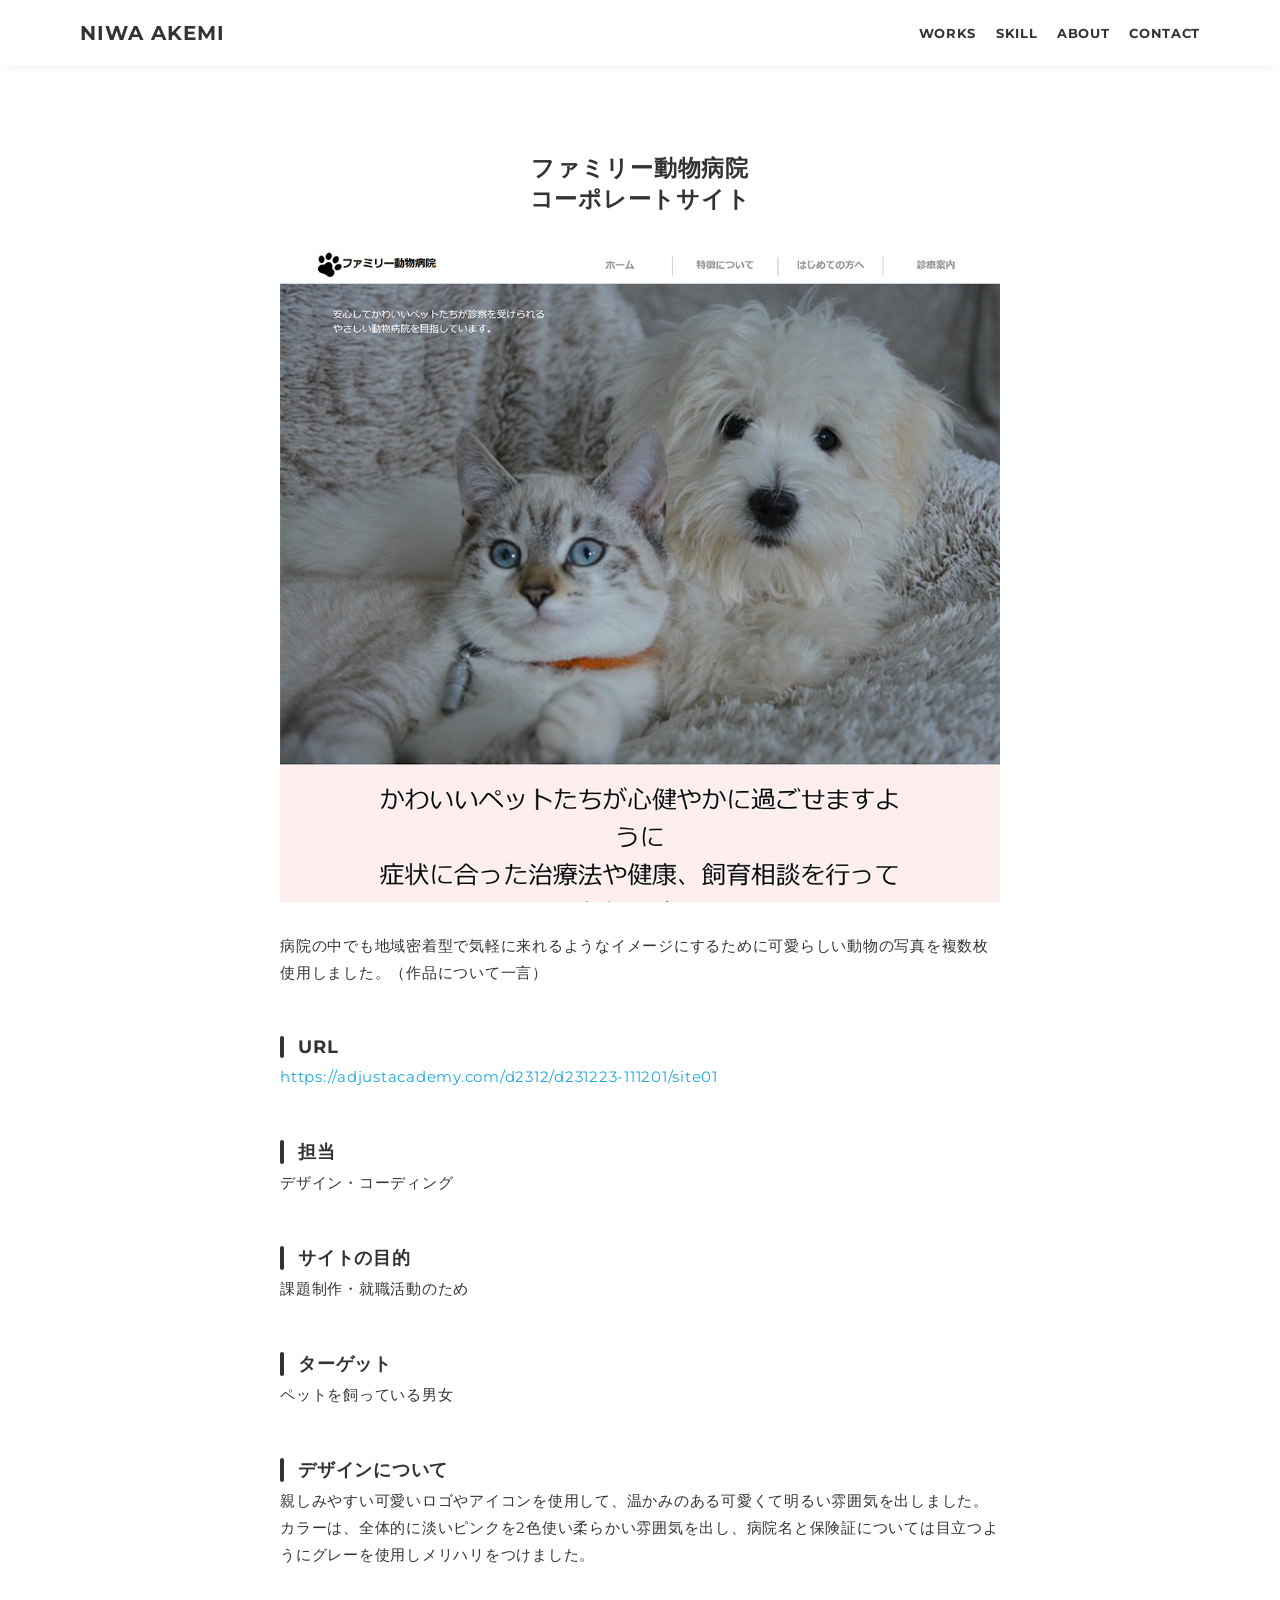
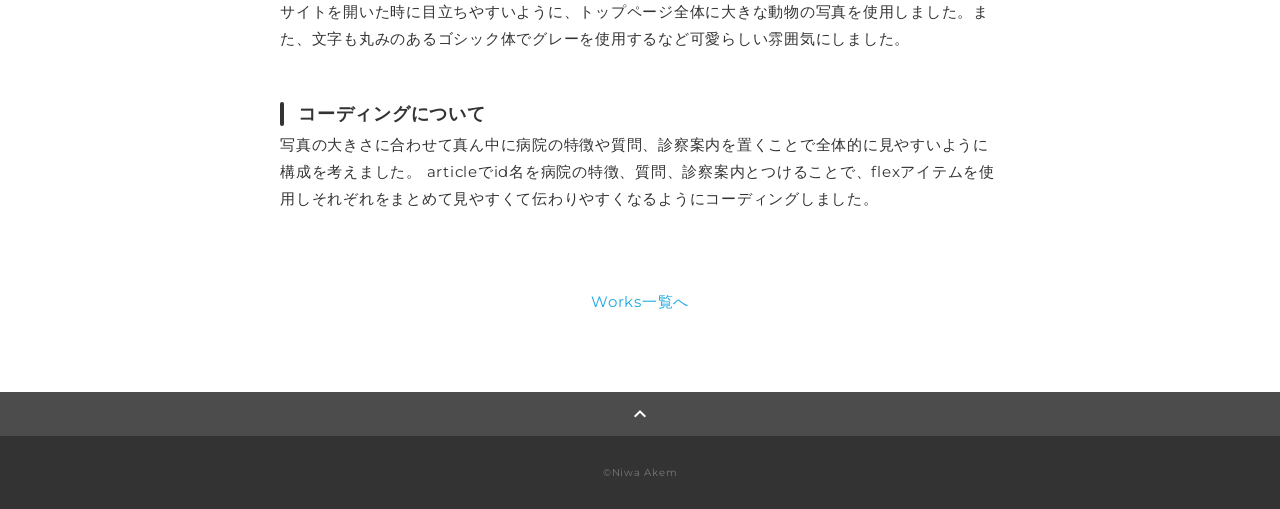
==== works-site01.html @ 2eebf012 "変更後" ====
<!DOCTYPE html>
<html lang="ja">
<head>
  <meta charset="utf-8">
  <meta name="viewport" content="width=device-width,initial-scale=1">
  <meta property="og:type" content="website">
  <meta property="og:title" content="WebデザイナーNiwa Akemiのポートフォリオ">
  <meta property="og:url" content="https://adjustacademy.com/d2312/d231223-111201/site01">
  <meta property="og:description" content="Niwa Akemiのポートフォリオサイトです。">
  <meta property="og:image" content="img/ogp.png">
  <meta name="description" content="Niwa Akemiのポートフォリオサイトです">
  <title>Akemi Niwa ポートフォリオ</title>
  <link rel="preconnect" href="https://fonts.gstatic.com">
  <link rel="stylesheet" href="https://fonts.googleapis.com/css2?family=Montserrat:wght@400;700&display=swap">
  <link rel="stylesheet" href="https://fonts.googleapis.com/css?family=Material+Icons+Outlined">
  <link rel="stylesheet" href="css/ress.css" media="all">
  <link rel="stylesheet" href="css/style.css" media="all">
  <link rel="icon" href="img/favicon.ico">
  <link rel="canonical" href="https://adjustacademy.com/d2312/d231223-111201/site01">
</head>

<body>
  <div class="wrapper">
    <!-- header -->
    <header class="header ">
        <h1 class="header-logo">
          <a href=".">Niwa Akemi</a>
        </h1>
        <nav class="gnav">
          <ul class="gnav-list">
            <li class="gnav-item"><a href="#works">works</a></li>
            <li class="gnav-item"><a href="#skill">skill</a></li>
            <li class="gnav-item"><a href="#about">about</a></li>
            <li class="gnav-item"><a href="#contact">contact</a></li>
          </ul>
        </nav>
    </header>
    <!-- /header -->

    <main class="content">
      <div class="article">
        <section class="article-container">
          <h2 class="article-title">ファミリー動物病院<br>コーポレートサイト</h2>
          <div class="article-body">
            <p>
              <img src="img/fullsize.jpg" width="1000" height="913" alt="作品スクリーンショット">
            </p>
            <p>
              病院の中でも地域密着型で気軽に来れるようなイメージにするために可愛らしい動物の写真を複数枚使用しました。（作品について一言）
            </p>
            <h3>URL</h3>
            <p><a href="https://adjustacademy.com/d2312/d231223-111201/site01" target="_blank" rel="noopener">https://adjustacademy.com/d2312/d231223-111201/site01</a></p>
            <h3>担当</h3>
            <p>デザイン・コーディング</p>
            <h3>サイトの目的</h3>
            <p>課題制作・就職活動のため</p>
            <h3>ターゲット</h3>
            <p>ペットを飼っている男女</p>
            <h3>デザインについて</h3>
            <p>
              親しみやすい可愛いロゴやアイコンを使用して、温かみのある可愛くて明るい雰囲気を出しました。<br>カラーは、全体的に淡いピンクを2色使い柔らかい雰囲気を出し、病院名と保険証については目立つようにグレーを使用しメリハリをつけました。
            </p>
            <p>
              サイトを開いた時に目立ちやすいように、トップページ全体に大きな動物の写真を使用しました。また、文字も丸みのあるゴシック体でグレーを使用するなど可愛らしい雰囲気にしました。
            </p>
            <h3>コーディングについて</h3>
            <p>
              写真の大きさに合わせて真ん中に病院の特徴や質問、診察案内を置くことで全体的に見やすいように構成を考えました。
              articleでid名を病院の特徴、質問、診察案内とつけることで、flexアイテムを使用しそれぞれをまとめて見やすくて伝わりやすくなるようにコーディングしました。
            </p>
          </div>
          <div class="home-link">
            <a href="./#works">Works一覧へ</a>
          </div>
        </section>
      </div>

      <div class="page-top" id="js-page-top">
        <span class="material-icons-outlined">expand_less</span>
      </div>
    </main>

    <!-- footer -->
    <footer class="footer">
      <div class="copyright">&copy;Niwa Akem</div>
    </footer>
    <!-- /footer -->

  </div>
  <script src="js/jquery-3.6.0.min.js"></script>
  <script src="js/script.js"></script>
</body>
</html>
---- css/ress.css ----
/*!
 * ress.css • v3.0.1
 * MIT License
 * github.com/filipelinhares/ress
 */

/* # =================================================================
   # Global selectors
   # ================================================================= */

html {
  box-sizing: border-box;
  word-break: normal;
  -moz-tab-size: 4;
  tab-size: 4;

  -webkit-text-size-adjust: 100%;
  /* Prevent adjustments of font size after orientation changes in iOS */
}

*,
::before,
::after {
  box-sizing: inherit;
  background-repeat: no-repeat;
  /* Set `background-repeat: no-repeat` to all elements and pseudo elements */
}

::before,
::after {
  vertical-align: inherit;
  text-decoration: inherit;
  /* Inherit text-decoration and vertical align to ::before and ::after pseudo elements */
}

* {
  margin: 0;
  padding: 0;
  /* Reset `padding` and `margin` of all elements */
}

/* # =================================================================
   # General elements
   # ================================================================= */

hr {
  overflow: visible;
  /* Show the overflow in Edge and IE */
  height: 0;
  /* Add the correct box sizing in Firefox */
}

details,
main {
  display: block;
  /* Render the `main` element consistently in IE. */
}

summary {
  display: list-item;
  /* Add the correct display in all browsers */
}

small {
  font-size: 80%;
  /* Set font-size to 80% in `small` elements */
}

[hidden] {
  display: none;
  /* Add the correct display in IE */
}

abbr[title] {
  /* Add the correct text decoration in Chrome, Edge, IE, Opera, and Safari */
  text-decoration: underline;
  text-decoration: underline dotted;
  border-bottom: none;
  /* Remove the bottom border in Chrome 57 */
}

a {
  background-color: transparent;
  /* Remove the gray background on active links in IE 10 */
}

a:active,
a:hover {
  outline-width: 0;
  /* Remove the outline when hovering in all browsers */
}

code,
kbd,
pre,
samp {
  font-family: monospace, monospace;
  /* Specify the font family of code elements */
}

pre {
  font-size: 1em;
  /* Correct the odd `em` font sizing in all browsers */
}

b,
strong {
  font-weight: bolder;
  /* Add the correct font weight in Chrome, Edge, and Safari */
}

/* https://gist.github.com/unruthless/413930 */
sub,
sup {
  position: relative;
  font-size: 75%;
  line-height: 0;
  vertical-align: baseline;
}

sub {
  bottom: -.25em;
}

sup {
  top: -.5em;
}

/* # =================================================================
   # Forms
   # ================================================================= */

input {
  border-radius: 0;
}

/* Replace pointer cursor in disabled elements */
[disabled] {
  cursor: default;
}

[type="number"]::-webkit-container-spin-button,
[type="number"]::-webkit-outer-spin-button {
  height: auto;
  /* Correct the cursor style of increment and decrement buttons in Chrome */
}

[type="search"] {
  outline-offset: -2px;
  /* Correct the outline style in Safari */
  appearance: textfield;
  /* Correct the odd appearance in Chrome and Safari */
}

[type="search"]::-webkit-search-decoration {
  -webkit-appearance: none;
  /* Remove the container padding in Chrome and Safari on macOS */
}

textarea {
  overflow: auto;
  /* Internet Explorer 11+ */
  resize: vertical;
  /* Specify textarea resizability */
}

button,
input,
optgroup,
select,
textarea {
  font: inherit;
  /* Specify font inheritance of form elements */
}

optgroup {
  font-weight: bold;
  /* Restore the font weight unset by the previous rule */
}

button {
  overflow: visible;
  /* Address `overflow` set to `hidden` in IE 8/9/10/11 */
}

button,
select {
  text-transform: none;
  /* Firefox 40+, Internet Explorer 11- */
}

/* Apply cursor pointer to button elements */
button,
[type="button"],
[type="reset"],
[type="submit"],
[role="button"] {
  cursor: pointer;
  color: inherit;
}

/* Remove container padding and border in Firefox 4+ */
button::-moz-focus-container,
[type="button"]::-moz-focus-container,
[type="reset"]::-moz-focus-container,
[type="submit"]::-moz-focus-container {
  padding: 0;
  border-style: none;
}

/* Replace focus style removed in the border reset above */
button:-moz-focusring,
[type="button"]::-moz-focus-container,
[type="reset"]::-moz-focus-container,
[type="submit"]::-moz-focus-container {
  outline: 1px dotted ButtonText;
}

button,
html [type="button"],
/* Prevent a WebKit bug where (2) destroys native `audio` and `video`controls in Android 4 */
[type="reset"],
[type="submit"] {
 appearance: button;
  /* Correct the inability to style clickable types in iOS */
}

/* Remove the default button styling in all browsers */
button,
input,
select,
textarea {
  border-style: none;
  background-color: transparent;
}

/* Style select like a standard input */
select {
  appearance: none;
}

select::-ms-expand {
  display: none;
  /* Internet Explorer 11+ */
}

select::-ms-value {
  color: currentColor;
  /* Internet Explorer 11+ */
}

legend {
  display: table;
  /* Correct the text wrapping in Edge and IE */
  max-width: 100%;
  /* Correct the text wrapping in Edge and IE */
  max-width: 100%;
  /* Correct the text wrapping in Edge 18- and IE */
  white-space: normal;
  /* Correct the text wrapping in Edge and IE */
  color: inherit;
  /* Correct the color inheritance from `fieldset` elements in IE */
  border: 0;
  /* Correct `color` not being inherited in IE 8/9/10/11 */
}

::-webkit-file-upload-button {
  font: inherit;
  /* Change font properties to `inherit` in Chrome and Safari */
  color: inherit;
  /* Correct the inability to style clickable types in iOS and Safari */

  -webkit-appearance: button;
}

/* # =================================================================
   # Specify media element style
   # ================================================================= */

img {
  border-style: none;
  /* Remove border when inside `a` element in IE 8/9/10 */
}

/* Add the correct vertical alignment in Chrome, Firefox, and Opera */
progress {
  vertical-align: baseline;
}

/* # =================================================================
   # Accessibility
   # ================================================================= */

/* Hide content from screens but not screenreaders */
@media screen {
  [hidden~="screen"] {
    display: inherit;
  }

  [hidden~="screen"]:not(:active):not(:focus):not(:target) {
    position: absolute !important;
    clip: rect(0 0 0 0) !important;
  }
}

/* Specify the progress cursor of updating elements */
[aria-busy="true"] {
  cursor: progress;
}

/* Specify the pointer cursor of trigger elements */
[aria-controls] {
  cursor: pointer;
}

/* Specify the unstyled cursor of disabled, not-editable, or otherwise inoperable elements */
[aria-disabled] {
  cursor: default;
}
---- css/style.css ----
@charset "utf-8";

body {
  font-family: "Montserrat", "Helvetica Neue", Arial, "Hiragino Kaku Gothic ProN", "Hiragino Sans", Meiryo, sans-serif;
  font-size: 15px;
  letter-spacing: .05em;
  color: #333;
}

a {
  transition: opacity .3s;
  text-decoration: none;
  color: #1ca9e3;
}

img {
  max-width: 100%;
  height: auto;
  vertical-align: bottom;
  border-style: none;
}

.pc-only {
  display: block;
}

.sp-only {
  display: none;
}

/*--------------------------------
 レイアウト
---------------------------------*/
.wrapper {
  padding-top: 73px;
}

.section {
  padding: 90px 0;
}

.section:nth-of-type(odd) {
  background-color: #f7f7f7;
}

.container {
  max-width: 1340px;
  margin: 0 auto;
  padding: 0 40px;
}

/*--------------------------------
 見出し
---------------------------------*/
.title {
  font-size: 34px;
  font-weight: bold;
  line-height: 1;
  margin-bottom: 40px;
  text-align: center;
  letter-spacing: .05em;
  color: #333;
}

.lead {
  font-size: 16px;
  line-height: 1.8;
  margin-bottom: 30px;
}

/*--------------------------------
ヘッダー
---------------------------------*/
.header {
  position: fixed;
  top: 0;
  z-index: 1;
  width: 100%;
  background-color: #fff;
  box-shadow: 0 5px 10px -6px rgba(0, 0, 0, .1);
  display: flex;
  align-items: center;
  justify-content: space-between;
  padding: 20px 80px;
}

.header h1 {
  text-transform: uppercase;
}

.header-logo {
  font-size: 20px;
  font-weight: bold;
  line-height: 1.2;
  margin-right: 20px;
  letter-spacing: .05em;
}

.header-logo a {
  color: #333;
}

.gnav-list {
  display: flex;
  justify-content: space-between;
  list-style: none;
}

.gnav-item:not(:last-child) {
  margin-right: 20px;
}

.gnav-item a {
  position: relative;
  font-size: 13px;
  font-weight: bold;
  display: inline-block;
  padding: 5px 0;
  transition: .3s;
  letter-spacing: .05em;
  color: #333;
  text-transform: uppercase;
}

.gnav-item a:after {
  position: absolute;
  bottom: 0;
  left: 50%;
  width: 0;
  height: 3px;
  content: "";
  transition: .3s;
  -webkit-transform: translateX(-50%);
  transform: translateX(-50%);
  background-color: #333;
}

.gnav-item a:hover:after {
  width: 100%;
}

/*--------------------------------
 メインビジュアル
---------------------------------*/
.mv {
  display: flex;
  align-items: center;
  justify-content: center;
  height: 85vh;
  text-align: center;
}

.mv-container {
  padding: 0 40px;
}

.mv-title {
  font-size: 60px;
  font-weight: bold;
  line-height: 1.2;
  margin-bottom: 5px;
  letter-spacing: .1em;
  text-transform: uppercase;
}

.mv-subtitle {
  font-size: 20px;
  font-weight: bold;
  line-height: 1;
  margin-bottom: 40px;
  letter-spacing: .08em;
  text-transform: uppercase;
}

.mv-text {
  font-size: 16px;
  line-height: 1.8;
}

/*--------------------------------
 Works
---------------------------------*/
h2.title {
  text-transform: uppercase;
}

.works-list {
  display: flex;
  flex-wrap: wrap;
  justify-content: space-between;
  margin-bottom: -40px;
}

.works-list::after {
  content: "";
  display: block;
  width: 32%;
}


.works-item {
  width: 32%;
  margin-bottom: 40px;
  color: #333;
}

.works-item:hover {
  opacity: .9;
}

.works-item:nth-of-type(3n) {
  margin-right: 0;
}

.works-img {
  width: fit-content;
}

.works-img img {
  border: 1px solid #e6e6e6;
}

.works-name {
  font-size: 12px;
  font-weight: bold;
  margin-top: 8px;
}

.works-info {
  font-size: 10px;
  margin-top: 5px;
}

/*--------------------------------
 Skill
---------------------------------*/
.skill-list {
  display: flex;
  flex-wrap: wrap;
  justify-content: space-between;
  margin-bottom: -50px;
}

.skill-item {
  display: flex;
  align-items: flex-start;
  justify-content: space-between;
  width: 48%;
  margin-bottom: 50px;
}

.skill-img {
  width: 60px;
  height: auto;
  margin-right: 20px;
}

.skill-body {
  flex: 1;
}

.skill-name {
  margin-bottom: 10px;
}

.skill-text {
  font-size: 14px;
  line-height: 1.8;
}

/*--------------------------------
 About
---------------------------------*/
.profile {
  display: flex;
  flex-wrap: wrap;
  max-width: 800px;
  margin: 0 auto;
}

.profile-img {
  width: 20%;
  margin-right: 30px;
  border-radius: 50%;
}

.profile-img img {
  border-radius: 50%;
}

.profile-body {
  flex: 1;
}

.profile-body p {
  font-size: 15px;
  line-height: 1.8;
}

.profile-body p:not(:last-child) {
  margin-bottom: 30px;
}

/*--------------------------------
 Contact
---------------------------------*/
.contact {
  text-align: center;
}

.contact-item:not(:last-child) {
  margin-right: 10px;
}

.contact-text {
  margin-top: 10px;
}

/*--------------------------------
 ページトップ
---------------------------------*/
.page-top {
  font-weight: bold;
  padding: 10px;
  cursor: pointer;
  text-align: center;
  background-color: #4c4c4c;
}

.page-top .material-icons-outlined {
  vertical-align: bottom;
  color: #fff;
}

/*--------------------------------
 フッター
---------------------------------*/
.footer {
  padding: 30px;
  background-color: #333;
}

.copyright {
  font-size: 10px;
  text-align: center;
  color: #797979;
}

/*--------------------------------
 下層：Worksページ
---------------------------------*/
.article {
  padding: 80px 0;
}

.article-container {
  max-width: 1040px;
  margin: 0 auto;
  padding: 0 20px;
}

.article-title {
  margin-bottom: 30px;
  text-align: center;
}

.article-body {
  max-width: 720px;
  margin: 0 auto;
  margin-bottom: 80px;
}

.article-body h3 {
  position: relative;
  font-size: 18px;
  margin-bottom: 5px;
  padding-left: 1em;
}

.article-body h3:not(:first-child) {
  margin-top: 50px;
}

.article-body h3::before {
  position: absolute;
  top: 0;
  left: 0;
  width: 4px;
  height: 100%;
  content: "";
  border-radius: 3px;
  background-color: #333;
}

.article-body p {
  font-size: 15px;
  line-height: 1.8;
  margin-bottom: 30px;
}

.home-link {
  text-align: center;
}

/*media Queries 767
----------------------------------------------------*/
@media screen and (max-width: 767px) {
  body {
    font-size: 14px;
  }

  .pc-only {
    display: none;
  }

  .sp-only {
    display: block;
  }

  /* 見出し */
  .title {
    font-size: 26px;
    margin-bottom: 20px;
  }

  .lead {
    font-size: 14px;
    line-height: 1.7;
    margin-bottom: 20px;
  }

  /* レイアウト */
  .wrapper {
    padding-top: 57px;
  }

  .section {
    padding: 60px 0;
  }

  .container {
    padding: 0 20px;
  }

  /* ヘッダー */
  .header {
    padding: 15px;
  }

  .header-logo {
    font-size: 15px;
    margin-right: 15px;
  }

  .gnav-item:not(:last-child) {
    margin-right: 10px;
  }

  .gnav-item a {
    font-size: 10px;
  }

  .gnav-item a:after {
    display: none;
  }

  /*  メインビジュアル */
  .mv {
    height: 75vh;
  }

  .mv-container {
    padding: 0 20px;
  }

  .mv-title {
    font-size: 30px;
  }

  .mv-subtitle {
    font-size: 16px;
    margin-bottom: 20px;
  }

  .mv-text {
    font-size: 14px;
    line-height: 1.7;
  }

  /* Works */
  .works-name {
    font-size: 12px;
  }

  .works-info {
    margin-top: 3px;
  }

  .works-list {
    justify-content: space-between;
  }

  .works-item {
    flex: 0 0 48%;
    margin-right: 0;
    margin-bottom: 30px;
  }

  /* Skill */
  .skill-list {
    display: block;
    margin-bottom: 0;
  }

  .skill-item {
    width: 100%;
    margin-bottom: 35px;
  }

  .skill-item:last-child {
    margin-bottom: 0;
  }

  .skill-name {
    margin-bottom: 5px;
  }

  .skill-text {
    font-size: 13px;
    line-height: 1.7;
  }

  /* About */
  .profile {
    display: block;
  }

  .profile-img {
    width: 150px;
    margin: 0 auto;
    margin-bottom: 25px;
  }

  .profile-body p {
    font-size: 14px;
    line-height: 1.7;
  }

  .profile-body p:not(:last-child) {
    margin-bottom: 20px;
  }

  /* フッター */
  .footer {
    padding: 20px;
  }

  /* 下層ページ */
  .article {
    padding: 50px 0;
  }

  .article-body h3 {
    font-size: 16px;
    padding-left: .8em;
  }

  .article-body h3:not(:first-child) {
    margin-top: 30px;
  }

  .article-body p {
    font-size: 14px;
    line-height: 1.7;
    margin-bottom: 20px;
  }
}

@media screen and (max-width: 480px) {
  .works-list {
    display: block;
  }

  .works-item {
    display: block;
    width: 90%;
    flex: 0;
    margin: 0 auto 30px;
  }

  .works-item:nth-of-type(3n) {
    margin: 0 auto 30px;
  }

  .works-img {
    width: 100%;
  }

  .works-img img {
    width: 100%;
  }
}
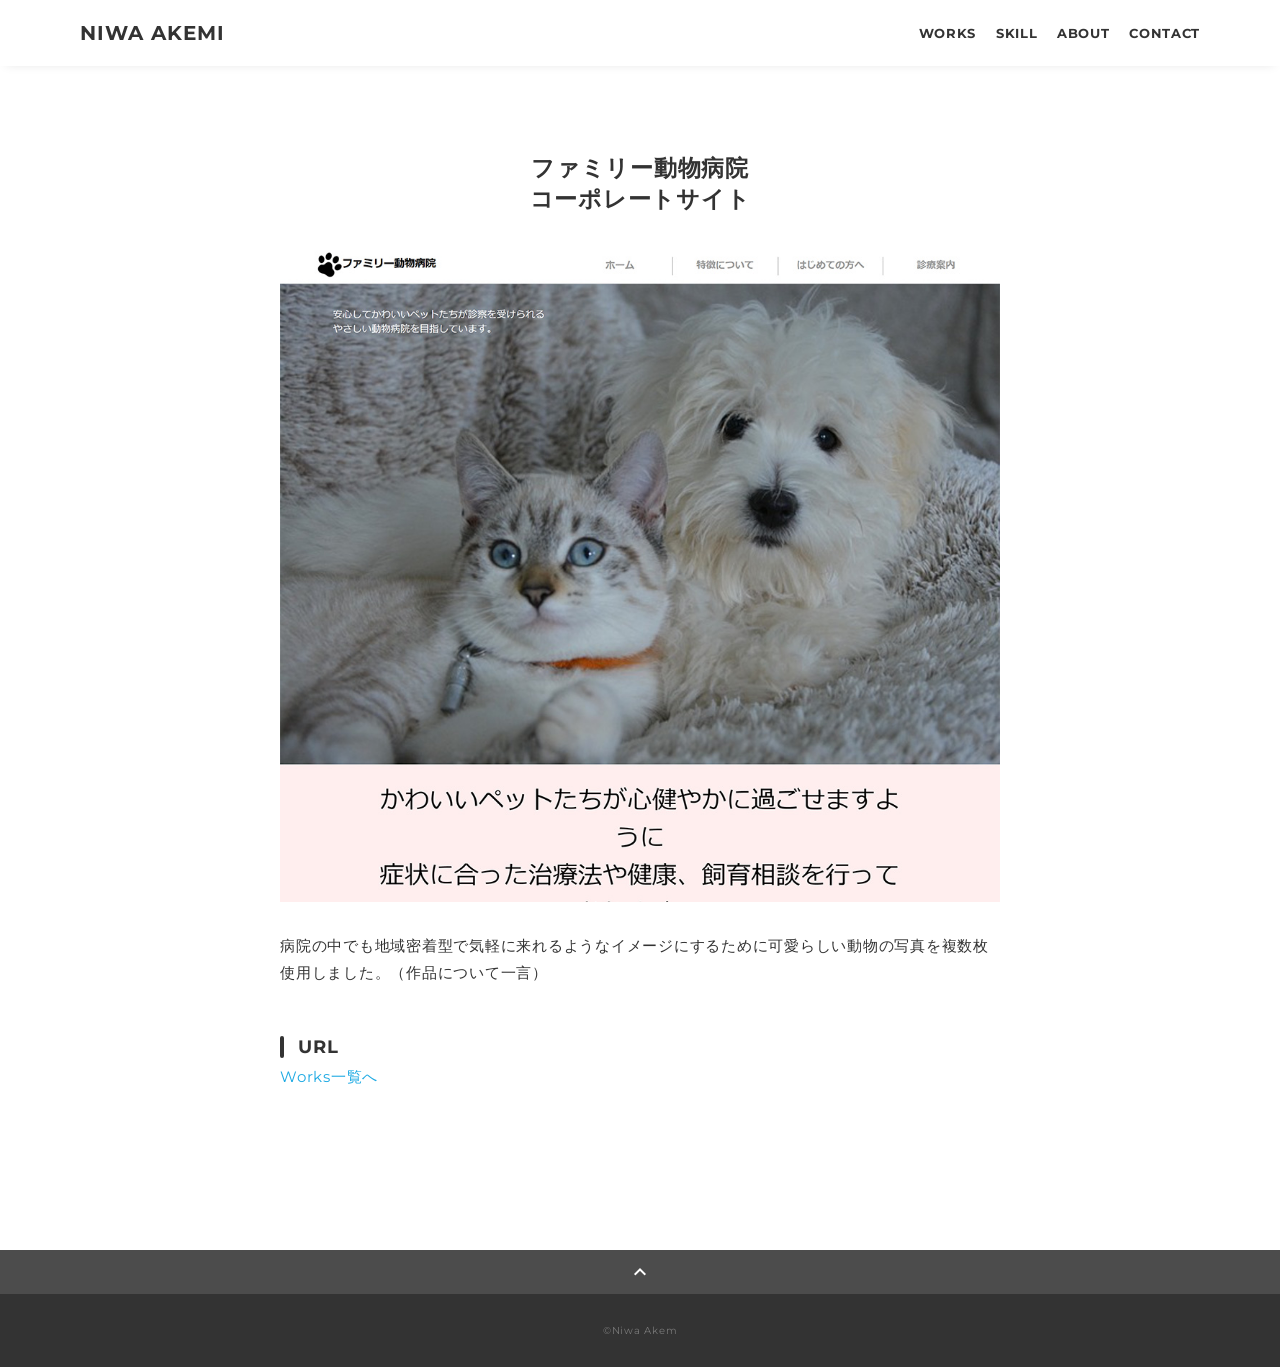
==== commit abc1dccb: "リンク" ====
--- a/works-site01.html
+++ b/works-site01.html
@@ -5,7 +5,7 @@
   <meta name="viewport" content="width=device-width,initial-scale=1">
   <meta property="og:type" content="website">
   <meta property="og:title" content="WebデザイナーNiwa Akemiのポートフォリオ">
-  <meta property="og:url" content="https://adjustacademy.com/d2312/d231223-111201/site01">
+  <meta property="og:url" content="https://niwa115mail-cyber.github.io/site01/">
   <meta property="og:description" content="Niwa Akemiのポートフォリオサイトです。">
   <meta property="og:image" content="img/ogp.png">
   <meta name="description" content="Niwa Akemiのポートフォリオサイトです">
@@ -16,7 +16,7 @@
   <link rel="stylesheet" href="css/ress.css" media="all">
   <link rel="stylesheet" href="css/style.css" media="all">
   <link rel="icon" href="img/favicon.ico">
-  <link rel="canonical" href="https://adjustacademy.com/d2312/d231223-111201/site01">
+  <link rel="canonical" href="https://niwa115mail-cyber.github.io/site01/">
 </head>
 
 <body>
@@ -49,7 +49,7 @@
               病院の中でも地域密着型で気軽に来れるようなイメージにするために可愛らしい動物の写真を複数枚使用しました。（作品について一言）
             </p>
             <h3>URL</h3>
-            <p><a href="https://adjustacademy.com/d2312/d231223-111201/site01" target="_blank" rel="noopener">https://adjustacademy.com/d2312/d231223-111201/site01</a></p>
+            <p><a href="https://niwa115mail-cyber.github.io/site01/" target="_blank" rel="noopener"><a href="https://niwa115mail-cyber.github.io/site01/</a></p>
             <h3>担当</h3>
             <p>デザイン・コーディング</p>
             <h3>サイトの目的</h3>
